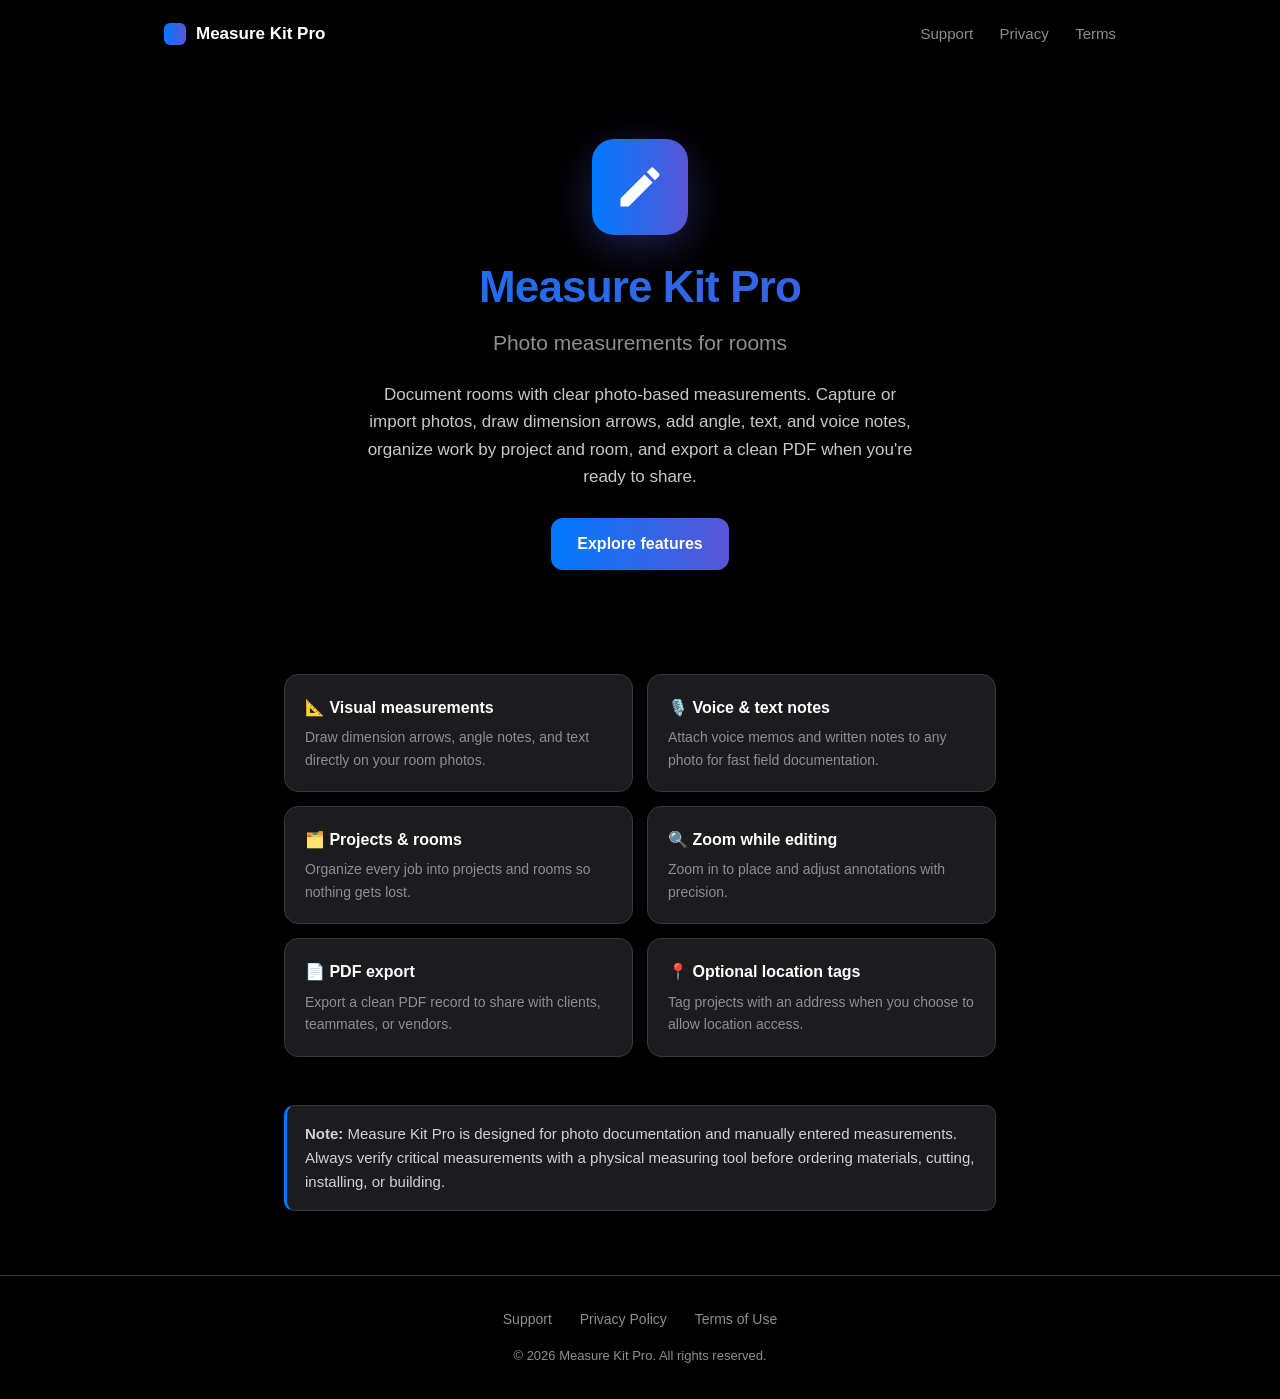
==== index.html @ a2aeb8d7 "Measure Kit Pro website: landing, support, privacy, terms Co-Authored-By: Claude Opus 4.8 <noreply@a" ====
<!DOCTYPE html>
<html lang="en">
<head>
<meta charset="UTF-8">
<meta name="viewport" content="width=device-width, initial-scale=1.0">
<title>Measure Kit Pro — Photo measurements for rooms</title>
<meta name="description" content="Measure Kit Pro helps contractors, designers, inspectors, and homeowners document rooms with photo-based measurements, annotations, voice notes, and PDF exports.">
<link rel="stylesheet" href="/style.css">
</head>
<body>

<nav class="nav">
  <span class="brand"><span class="dot"></span> Measure Kit Pro</span>
  <span class="links">
    <a href="/support/">Support</a>
    <a href="/privacy/">Privacy</a>
    <a href="/terms/">Terms</a>
  </span>
</nav>

<header class="hero">
  <div class="icon">
    <svg viewBox="0 0 24 24" fill="none" xmlns="http://www.w3.org/2000/svg">
      <path d="M3 17.25V21h3.75L17.81 9.94l-3.75-3.75L3 17.25zM20.71 7.04c.39-.39.39-1.02 0-1.41l-2.34-2.34a.9959.9959 0 00-1.41 0l-1.83 1.83 3.75 3.75 1.83-1.83z" fill="#fff"/>
    </svg>
  </div>
  <h1>Measure Kit Pro</h1>
  <p class="tagline">Photo measurements for rooms</p>
  <p class="lead">Document rooms with clear photo-based measurements. Capture or import photos, draw dimension arrows, add angle, text, and voice notes, organize work by project and room, and export a clean PDF when you're ready to share.</p>
  <a class="btn" href="#features">Explore features</a>
</header>

<main class="wrap">
  <section id="features" class="features">
    <div class="feature">
      <h3>📐 Visual measurements</h3>
      <p>Draw dimension arrows, angle notes, and text directly on your room photos.</p>
    </div>
    <div class="feature">
      <h3>🎙️ Voice & text notes</h3>
      <p>Attach voice memos and written notes to any photo for fast field documentation.</p>
    </div>
    <div class="feature">
      <h3>🗂️ Projects & rooms</h3>
      <p>Organize every job into projects and rooms so nothing gets lost.</p>
    </div>
    <div class="feature">
      <h3>🔍 Zoom while editing</h3>
      <p>Zoom in to place and adjust annotations with precision.</p>
    </div>
    <div class="feature">
      <h3>📄 PDF export</h3>
      <p>Export a clean PDF record to share with clients, teammates, or vendors.</p>
    </div>
    <div class="feature">
      <h3>📍 Optional location tags</h3>
      <p>Tag projects with an address when you choose to allow location access.</p>
    </div>
  </section>

  <div class="callout">
    <strong>Note:</strong> Measure Kit Pro is designed for photo documentation and manually entered measurements. Always verify critical measurements with a physical measuring tool before ordering materials, cutting, installing, or building.
  </div>
</main>

<footer>
  <div>
    <a href="/support/">Support</a>
    <a href="/privacy/">Privacy Policy</a>
    <a href="/terms/">Terms of Use</a>
  </div>
  <div class="copy">© 2026 Measure Kit Pro. All rights reserved.</div>
</footer>

</body>
</html>
---- style.css ----
:root {
  --bg: #000000;
  --card: #1C1C1E;
  --secondary: #2C2C2E;
  --text: #FFFFFF;
  --muted: #8E8E93;
  --border: #38383A;
  --blue: #007AFF;
  --purple: #5856D6;
  --grad: linear-gradient(90deg, #007AFF 0%, #5856D6 100%);
}

* { box-sizing: border-box; margin: 0; padding: 0; }

html { -webkit-text-size-adjust: 100%; scroll-behavior: smooth; }

body {
  font-family: -apple-system, BlinkMacSystemFont, "SF Pro Text", "Segoe UI", Roboto, Helvetica, Arial, sans-serif;
  background: var(--bg);
  color: var(--text);
  line-height: 1.6;
  -webkit-font-smoothing: antialiased;
}

a { color: var(--blue); text-decoration: none; }
a:hover { text-decoration: underline; }

.wrap { max-width: 760px; margin: 0 auto; padding: 0 24px; }

/* Header / nav */
.nav {
  display: flex; align-items: center; justify-content: space-between;
  padding: 20px 24px; max-width: 1000px; margin: 0 auto;
}
.nav .brand { display: flex; align-items: center; gap: 10px; font-weight: 700; font-size: 17px; color: var(--text); }
.nav .brand .dot {
  width: 22px; height: 22px; border-radius: 6px; background: var(--grad);
  display: inline-block;
}
.nav .links a { color: var(--muted); margin-left: 22px; font-size: 15px; }
.nav .links a:hover { color: var(--text); text-decoration: none; }

/* Hero */
.hero { text-align: center; padding: 72px 24px 56px; }
.hero .icon {
  width: 96px; height: 96px; border-radius: 22px; margin: 0 auto 28px;
  background: var(--grad);
  display: flex; align-items: center; justify-content: center;
  box-shadow: 0 12px 40px rgba(88,86,214,0.35);
}
.hero .icon svg { width: 52px; height: 52px; }
.hero h1 {
  font-size: 44px; font-weight: 800; letter-spacing: -0.02em; line-height: 1.1;
  background: var(--grad); -webkit-background-clip: text; background-clip: text;
  -webkit-text-fill-color: transparent;
}
.hero .tagline { font-size: 21px; color: var(--muted); margin-top: 14px; }
.hero p.lead { font-size: 17px; color: #C7C7CC; max-width: 560px; margin: 22px auto 0; }

/* Feature grid */
.features { display: grid; grid-template-columns: 1fr 1fr; gap: 14px; margin: 48px 0; }
.feature {
  background: var(--card); border: 1px solid var(--border);
  border-radius: 14px; padding: 20px;
}
.feature h3 { font-size: 16px; margin-bottom: 6px; }
.feature p { font-size: 14px; color: var(--muted); }

/* Generic content pages */
.page { padding: 56px 0 40px; }
.page h1 { font-size: 32px; font-weight: 800; letter-spacing: -0.02em; margin-bottom: 8px; }
.page .updated { color: var(--muted); font-size: 14px; margin-bottom: 32px; }
.page h2 { font-size: 20px; margin: 32px 0 10px; }
.page p, .page li { color: #D1D1D6; font-size: 16px; margin-bottom: 12px; }
.page ul { padding-left: 22px; }
.page li { margin-bottom: 8px; }
.callout {
  background: var(--card); border: 1px solid var(--border);
  border-left: 3px solid var(--blue); border-radius: 10px;
  padding: 16px 18px; margin: 20px 0; color: #D1D1D6; font-size: 15px;
}

/* Buttons */
.btn {
  display: inline-block; background: var(--grad); color: #fff;
  padding: 13px 26px; border-radius: 12px; font-weight: 600; font-size: 16px;
  margin-top: 28px;
}
.btn:hover { text-decoration: none; opacity: 0.92; }
.btn.ghost { background: var(--secondary); }

/* Footer */
footer {
  border-top: 1px solid var(--border); margin-top: 64px;
  padding: 32px 24px; text-align: center; color: var(--muted); font-size: 14px;
}
footer a { color: var(--muted); margin: 0 12px; }
footer a:hover { color: var(--text); text-decoration: none; }
footer .copy { margin-top: 16px; font-size: 13px; }

@media (max-width: 600px) {
  .hero h1 { font-size: 34px; }
  .hero .tagline { font-size: 18px; }
  .features { grid-template-columns: 1fr; }
  .nav .links a { margin-left: 16px; }
}
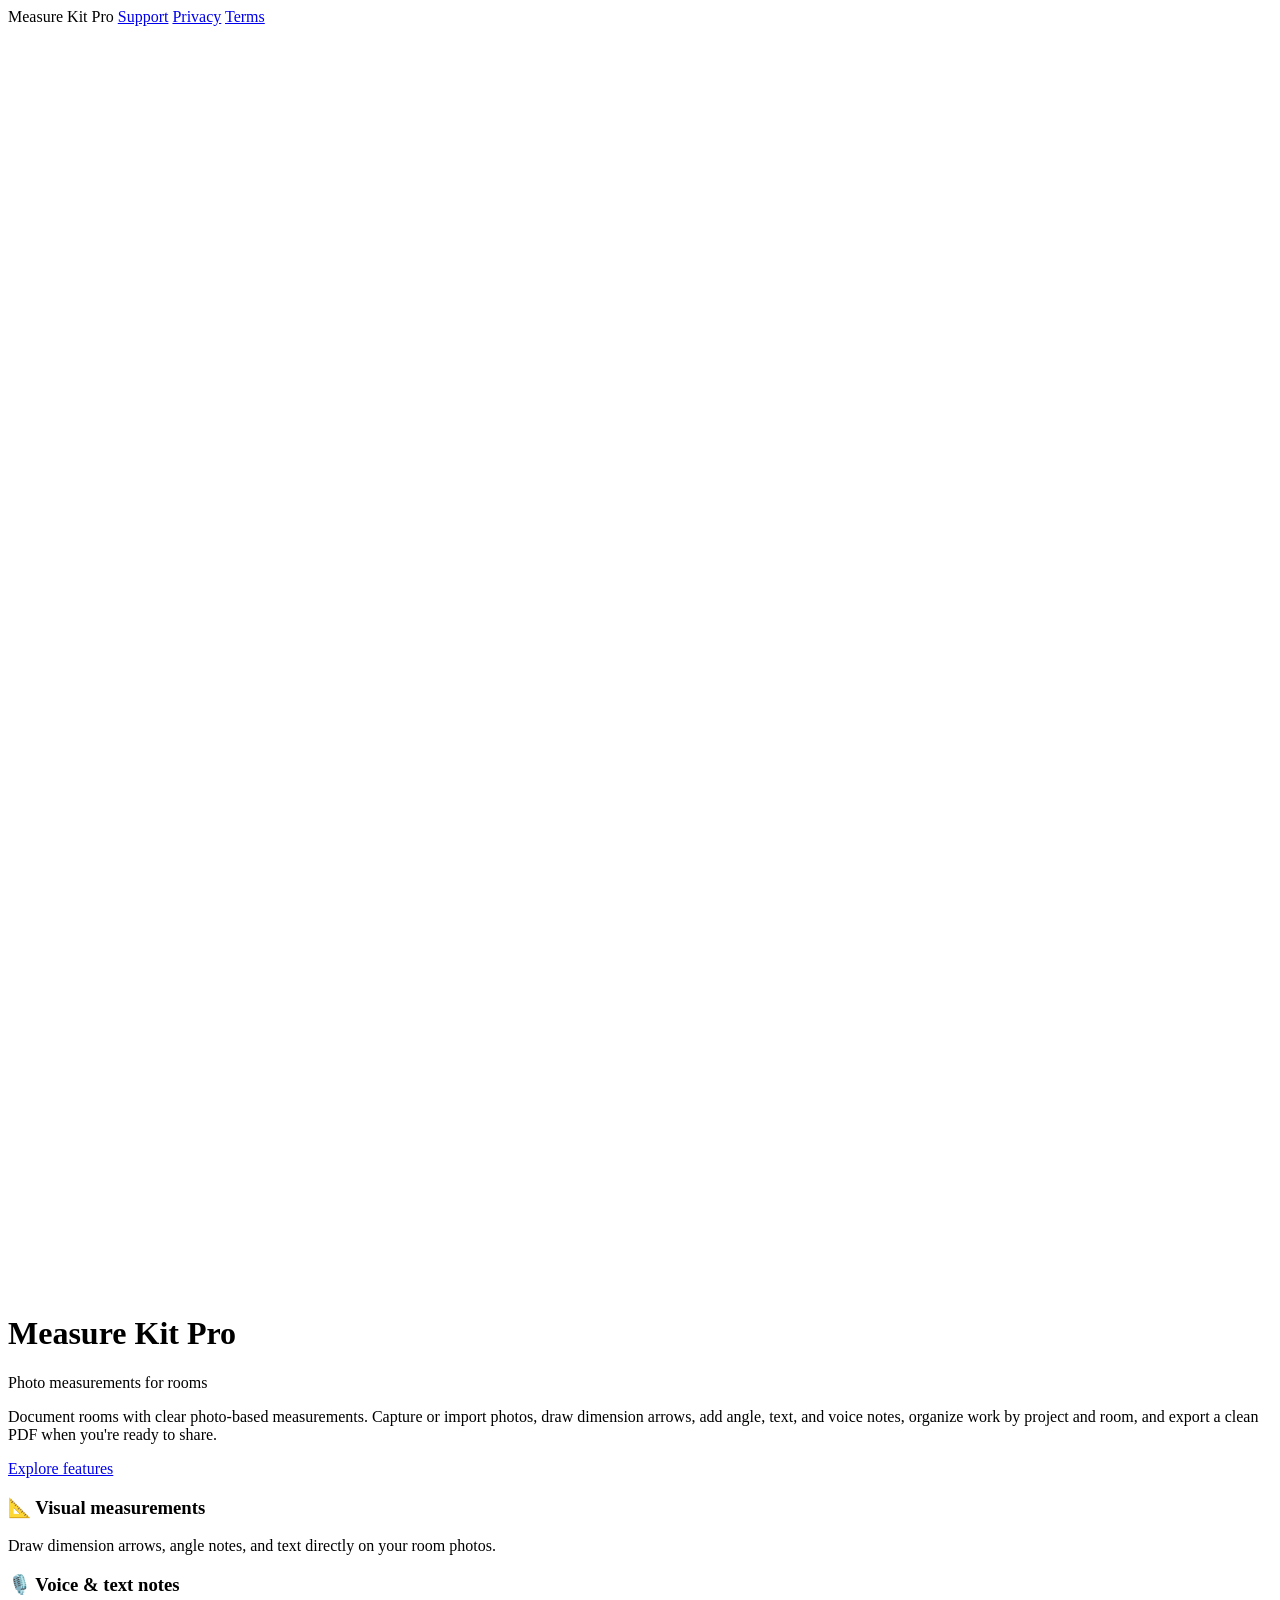
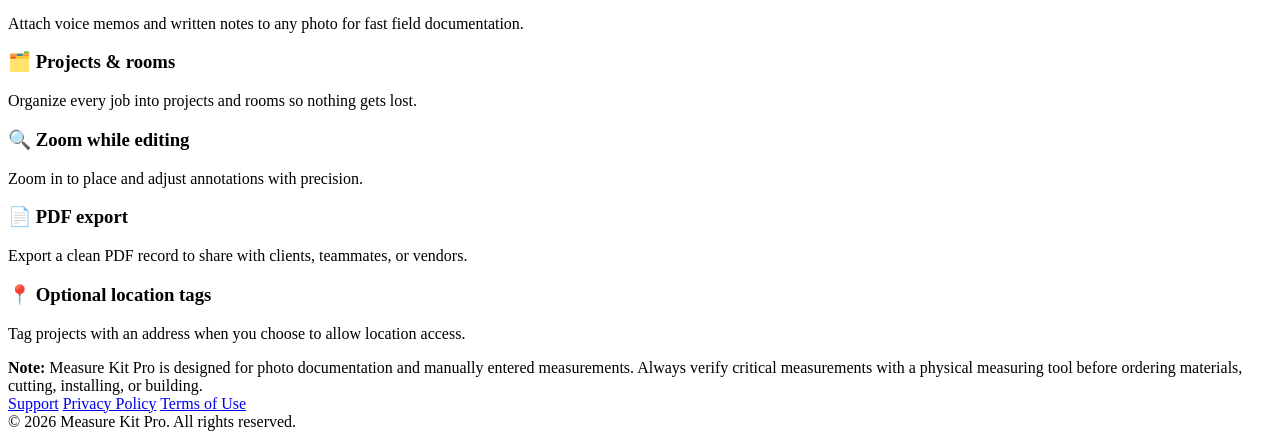
==== commit 93fd8f24: "Fix asset paths for GitHub Pages subpath (/measurekit/) Absolute /style.css and /support/ etc. 404'd" ====
--- a/index.html
+++ b/index.html
@@ -5,16 +5,16 @@
 <meta name="viewport" content="width=device-width, initial-scale=1.0">
 <title>Measure Kit Pro — Photo measurements for rooms</title>
 <meta name="description" content="Measure Kit Pro helps contractors, designers, inspectors, and homeowners document rooms with photo-based measurements, annotations, voice notes, and PDF exports.">
-<link rel="stylesheet" href="/style.css">
+<link rel="stylesheet" href="/measurekit/style.css">
 </head>
 <body>
 
 <nav class="nav">
   <span class="brand"><span class="dot"></span> Measure Kit Pro</span>
   <span class="links">
-    <a href="/support/">Support</a>
-    <a href="/privacy/">Privacy</a>
-    <a href="/terms/">Terms</a>
+    <a href="/measurekit/support/">Support</a>
+    <a href="/measurekit/privacy/">Privacy</a>
+    <a href="/measurekit/terms/">Terms</a>
   </span>
 </nav>
 
@@ -65,9 +65,9 @@
 
 <footer>
   <div>
-    <a href="/support/">Support</a>
-    <a href="/privacy/">Privacy Policy</a>
-    <a href="/terms/">Terms of Use</a>
+    <a href="/measurekit/support/">Support</a>
+    <a href="/measurekit/privacy/">Privacy Policy</a>
+    <a href="/measurekit/terms/">Terms of Use</a>
   </div>
   <div class="copy">© 2026 Measure Kit Pro. All rights reserved.</div>
 </footer>
